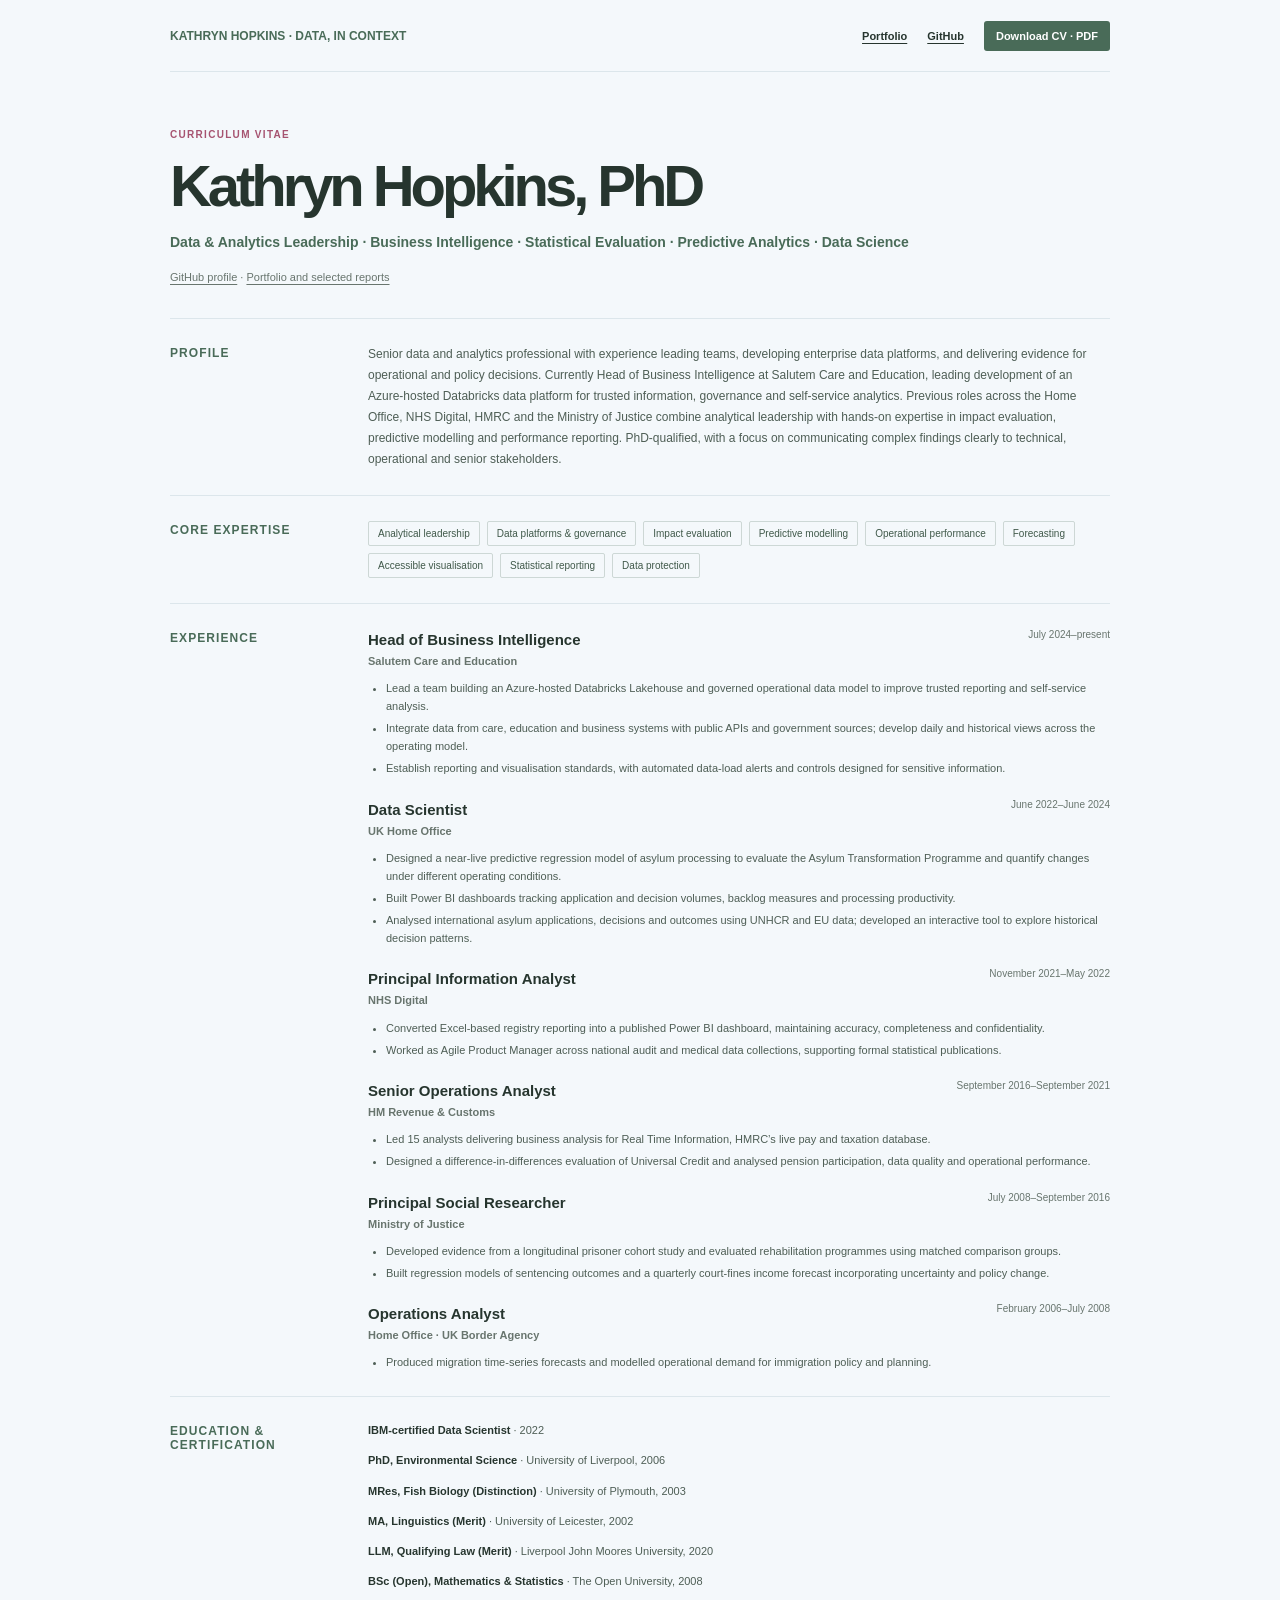
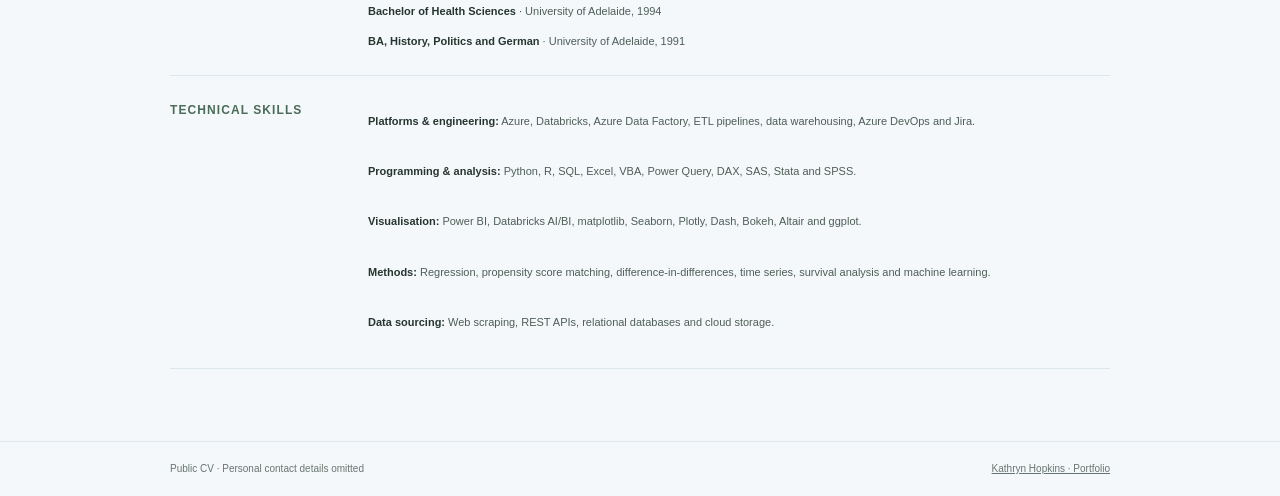
==== cv/index.html @ 88c9c66b "Add About section and public CV page Introduce an About block with a short bio, toolkit tags and Git" ====
<!doctype html>
<html lang="en-GB">
<head>
  <meta charset="utf-8">
  <meta name="viewport" content="width=device-width, initial-scale=1">
  <meta name="theme-color" content="#f4f8fb">
  <meta name="description" content="Kathryn Hopkins, PhD — data and analytics leadership, public-sector research, evaluation and applied data science.">
  <link rel="canonical" href="https://aloysius109.github.io/cv/">
  <meta property="og:type" content="profile">
  <meta property="og:site_name" content="Kathryn Hopkins — Data, in context">
  <meta property="og:title" content="Kathryn Hopkins, PhD — Data Scientist">
  <meta property="og:description" content="Data and analytics leadership, public-sector research, evaluation and applied data science.">
  <meta property="og:url" content="https://aloysius109.github.io/cv/">
  <meta property="og:image" content="https://aloysius109.github.io/assets/og/cv.png">
  <meta property="og:image:alt" content="Kathryn Hopkins, PhD — Data Scientist. Analytics leadership, public-sector research and applied data science.">
  <meta property="og:image:width" content="1200">
  <meta property="og:image:height" content="630">
  <meta name="twitter:card" content="summary_large_image">
  <meta name="twitter:title" content="Kathryn Hopkins, PhD — Data Scientist">
  <meta name="twitter:description" content="Data and analytics leadership, public-sector research, evaluation and applied data science.">
  <meta name="twitter:image" content="https://aloysius109.github.io/assets/og/cv.png">
  <meta name="twitter:image:alt" content="Kathryn Hopkins, PhD — Data Scientist. Analytics leadership, public-sector research and applied data science.">
  <link rel="icon" type="image/svg+xml" href="https://aloysius109.github.io/favicon.svg">
  <link rel="icon" href="https://aloysius109.github.io/favicon.ico" sizes="any">
  <link rel="apple-touch-icon" href="https://aloysius109.github.io/apple-touch-icon.png">
  <title>Kathryn Hopkins, PhD — Data Scientist</title>
  <style>
    :root { color-scheme: light; --paper: #f4f8fb; --surface: #fff; --ink: #26352e; --muted: #68756e; --green: #496b58; --pink: #a65370; --line: #dce6eb; --sans: "Manrope", "Avenir Next", Avenir, "Segoe UI", sans-serif; }
    * { box-sizing: border-box; }
    html { scroll-behavior: smooth; }
    body { margin: 0; background: var(--paper); color: var(--ink); font-family: var(--sans); -webkit-font-smoothing: antialiased; }
    a { color: inherit; }
    a:focus-visible { outline: 3px solid var(--pink); outline-offset: 4px; }
    .shell { width: 90%; max-width: 940px; margin-left: auto; margin-right: auto; }
    .cv-header { min-height: 72px; display: flex; align-items: center; justify-content: space-between; gap: 24px; border-bottom: 1px solid var(--line); }
    .identity { color: var(--green); font-size: 12px; font-weight: 800; text-decoration: none; }
    .cv-nav { display: flex; flex-wrap: wrap; align-items: center; gap: 20px; font-size: 11px; font-weight: 700; }
    .cv-nav a { text-underline-offset: 3px; }
    .cv-nav .download { padding: 9px 12px; border-radius: 3px; background: var(--green); color: white; text-decoration: none; }
    .cv-main { padding-block: 54px 72px; }
    .cv-intro { padding-bottom: 30px; border-bottom: 1px solid var(--line); }
    .eyebrow { margin: 0 0 13px; color: var(--pink); font-size: 10px; font-weight: 800; letter-spacing: .13em; text-transform: uppercase; }
    h1 { margin: 0; font-size: 58px; font-weight: 600; line-height: 1; letter-spacing: -.07em; }
    .strapline { max-width: 760px; margin: 16px 0 14px; color: var(--green); font-size: 14px; font-weight: 700; line-height: 1.7; }
    .cv-contact { margin: 0; color: var(--muted); font-size: 11px; }
    .cv-contact a { text-underline-offset: 3px; }
    .cv-section { display: grid; grid-template-columns: 170px minmax(0, 1fr); gap: 28px; padding-block: 25px; border-bottom: 1px solid var(--line); }
    h2 { margin: 2px 0 0; color: var(--green); font-size: 12px; font-weight: 800; letter-spacing: .09em; text-transform: uppercase; }
    h3 { margin: 0; font-size: 15px; font-weight: 700; line-height: 1.4; }
    p { line-height: 1.75; }
    .profile-copy { margin: 0; color: #4e5e55; font-size: 12px; }
    .expertise { display: flex; flex-wrap: wrap; gap: 7px; }
    .expertise span { padding: 6px 9px; border: 1px solid rgba(54, 86, 68, .2); border-radius: 2px; color: #40594a; font-size: 10px; }
    .role + .role { margin-top: 21px; }
    .role-heading { display: flex; flex-wrap: wrap; justify-content: space-between; gap: 6px 16px; }
    .employer { margin: 2px 0 0; color: var(--muted); font-size: 11px; font-weight: 600; }
    .date { color: var(--muted); font-size: 10px; white-space: nowrap; }
    ul { margin: 8px 0 0; padding-left: 18px; color: #4e5e55; font-size: 11px; line-height: 1.65; }
    li + li { margin-top: 4px; }
    .education-list { display: grid; gap: 9px; margin: 0; padding: 0; list-style: none; color: #4e5e55; font-size: 11px; line-height: 1.55; }
    .education-list strong { color: var(--ink); }
    .skills-list { display: grid; gap: 9px; margin: 0; color: #4e5e55; font-size: 11px; line-height: 1.6; }
    .skills-list strong { color: var(--ink); }
    .cv-footer { padding-block: 18px; border-top: 1px solid var(--line); color: var(--muted); font-size: 10px; }
    .cv-footer-inner { display: flex; flex-wrap: wrap; justify-content: space-between; gap: 10px 24px; }
    .cv-footer p { margin: 0; }
    @media (max-width: 650px) {
      .shell { width: 92%; max-width: 560px; }
      .cv-header { align-items: flex-start; flex-direction: column; justify-content: center; gap: 10px; padding-block: 14px; }
      .cv-nav { gap: 14px; }
      .cv-main { padding-block: 38px 54px; }
      .cv-section { grid-template-columns: 1fr; gap: 13px; }
      h1 { font-size: 42px; }
      .role-heading { display: block; }
      .date { display: block; margin-top: 3px; }
    }
    @media print {
      body { background: white; }
      .shell { width: 100%; }
      .cv-header, .cv-footer { display: none; }
      .cv-main { padding: 0; }
      .cv-section { break-inside: avoid; }
      a { color: inherit; }
    }
  </style>
</head>
<body>
  <header class="shell cv-header">
    <a class="identity" href="https://aloysius109.github.io/">KATHRYN HOPKINS · DATA, IN CONTEXT</a>
    <nav class="cv-nav" aria-label="CV navigation">
      <a href="https://aloysius109.github.io/">Portfolio</a>
      <a href="https://github.com/aloysius109">GitHub</a>
      <a class="download" href="kathryn-hopkins-data-scientist.pdf">Download CV · PDF</a>
    </nav>
  </header>
  <main class="shell cv-main">
    <header class="cv-intro">
      <p class="eyebrow">Curriculum vitae</p>
      <h1>Kathryn Hopkins, PhD</h1>
      <p class="strapline">Data &amp; Analytics Leadership · Business Intelligence · Statistical Evaluation · Predictive Analytics · Data Science</p>
      <p class="cv-contact"><a href="https://github.com/aloysius109">GitHub profile</a> · <a href="https://aloysius109.github.io/">Portfolio and selected reports</a></p>
      <!-- Application-only email is added by the local PDF builder. -->
    </header>

    <section class="cv-section" aria-labelledby="profile-title">
      <h2 id="profile-title">Profile</h2>
      <p class="profile-copy">Senior data and analytics professional with experience leading teams, developing enterprise data platforms, and delivering evidence for operational and policy decisions. Currently Head of Business Intelligence at Salutem Care and Education, leading development of an Azure-hosted Databricks data platform for trusted information, governance and self-service analytics. Previous roles across the Home Office, NHS Digital, HMRC and the Ministry of Justice combine analytical leadership with hands-on expertise in impact evaluation, predictive modelling and performance reporting. PhD-qualified, with a focus on communicating complex findings clearly to technical, operational and senior stakeholders.</p>
    </section>

    <section class="cv-section" aria-labelledby="expertise-title">
      <h2 id="expertise-title">Core expertise</h2>
      <div class="expertise">
        <span>Analytical leadership</span> <span>Data platforms &amp; governance</span> <span>Impact evaluation</span> <span>Predictive modelling</span> <span>Operational performance</span> <span>Forecasting</span> <span>Accessible visualisation</span> <span>Statistical reporting</span> <span>Data protection</span>
      </div>
    </section>

    <section class="cv-section" aria-labelledby="experience-title">
      <h2 id="experience-title">Experience</h2>
      <div>
        <article class="role">
          <div class="role-heading"><div><h3>Head of Business Intelligence</h3><p class="employer">Salutem Care and Education</p></div><span class="date">July 2024–present</span></div>
          <ul>
            <li>Lead a team building an Azure-hosted Databricks Lakehouse and governed operational data model to improve trusted reporting and self-service analysis.</li>
            <li>Integrate data from care, education and business systems with public APIs and government sources; develop daily and historical views across the operating model.</li>
            <li>Establish reporting and visualisation standards, with automated data-load alerts and controls designed for sensitive information.</li>
          </ul>
        </article>
        <article class="role">
          <div class="role-heading"><div><h3>Data Scientist</h3><p class="employer">UK Home Office</p></div><span class="date">June 2022–June 2024</span></div>
          <ul>
            <li>Designed a near-live predictive regression model of asylum processing to evaluate the Asylum Transformation Programme and quantify changes under different operating conditions.</li>
            <li>Built Power BI dashboards tracking application and decision volumes, backlog measures and processing productivity.</li>
            <li>Analysed international asylum applications, decisions and outcomes using UNHCR and EU data; developed an interactive tool to explore historical decision patterns.</li>
          </ul>
        </article>
        <article class="role">
          <div class="role-heading"><div><h3>Principal Information Analyst</h3><p class="employer">NHS Digital</p></div><span class="date">November 2021–May 2022</span></div>
          <ul>
            <li>Converted Excel-based registry reporting into a published Power BI dashboard, maintaining accuracy, completeness and confidentiality.</li>
            <li>Worked as Agile Product Manager across national audit and medical data collections, supporting formal statistical publications.</li>
          </ul>
        </article>
        <article class="role">
          <div class="role-heading"><div><h3>Senior Operations Analyst</h3><p class="employer">HM Revenue &amp; Customs</p></div><span class="date">September 2016–September 2021</span></div>
          <ul>
            <li>Led 15 analysts delivering business analysis for Real Time Information, HMRC’s live pay and taxation database.</li>
            <li>Designed a difference-in-differences evaluation of Universal Credit and analysed pension participation, data quality and operational performance.</li>
          </ul>
        </article>
        <article class="role">
          <div class="role-heading"><div><h3>Principal Social Researcher</h3><p class="employer">Ministry of Justice</p></div><span class="date">July 2008–September 2016</span></div>
          <ul>
            <li>Developed evidence from a longitudinal prisoner cohort study and evaluated rehabilitation programmes using matched comparison groups.</li>
            <li>Built regression models of sentencing outcomes and a quarterly court-fines income forecast incorporating uncertainty and policy change.</li>
          </ul>
        </article>
        <article class="role">
          <div class="role-heading"><div><h3>Operations Analyst</h3><p class="employer">Home Office · UK Border Agency</p></div><span class="date">February 2006–July 2008</span></div>
          <ul>
            <li>Produced migration time-series forecasts and modelled operational demand for immigration policy and planning.</li>
          </ul>
        </article>
      </div>
    </section>

    <section class="cv-section" aria-labelledby="education-title">
      <h2 id="education-title">Education &amp; certification</h2>
      <ul class="education-list">
        <li><strong>IBM-certified Data Scientist</strong> · 2022</li>
        <li><strong>PhD, Environmental Science</strong> · University of Liverpool, 2006</li>
        <li><strong>MRes, Fish Biology (Distinction)</strong> · University of Plymouth, 2003</li>
        <li><strong>MA, Linguistics (Merit)</strong> · University of Leicester, 2002</li>
        <li><strong>LLM, Qualifying Law (Merit)</strong> · Liverpool John Moores University, 2020</li>
        <li><strong>BSc (Open), Mathematics &amp; Statistics</strong> · The Open University, 2008</li>
        <li><strong>Bachelor of Health Sciences</strong> · University of Adelaide, 1994</li>
        <li><strong>BA, History, Politics and German</strong> · University of Adelaide, 1991</li>
      </ul>
    </section>

    <section class="cv-section" aria-labelledby="skills-title">
      <h2 id="skills-title">Technical skills</h2>
      <div class="skills-list">
        <p><strong>Platforms &amp; engineering:</strong> Azure, Databricks, Azure Data Factory, ETL pipelines, data warehousing, Azure DevOps and Jira.</p>
        <p><strong>Programming &amp; analysis:</strong> Python, R, SQL, Excel, VBA, Power Query, DAX, SAS, Stata and SPSS.</p>
        <p><strong>Visualisation:</strong> Power BI, Databricks AI/BI, matplotlib, Seaborn, Plotly, Dash, Bokeh, Altair and ggplot.</p>
        <p><strong>Methods:</strong> Regression, propensity score matching, difference-in-differences, time series, survival analysis and machine learning.</p>
        <p><strong>Data sourcing:</strong> Web scraping, REST APIs, relational databases and cloud storage.</p>
      </div>
    </section>
  </main>
  <footer class="cv-footer"><div class="shell cv-footer-inner"><p>Public CV · Personal contact details omitted</p><p><a href="https://aloysius109.github.io/">Kathryn Hopkins · Portfolio</a></p></div></footer>
</body>
</html>
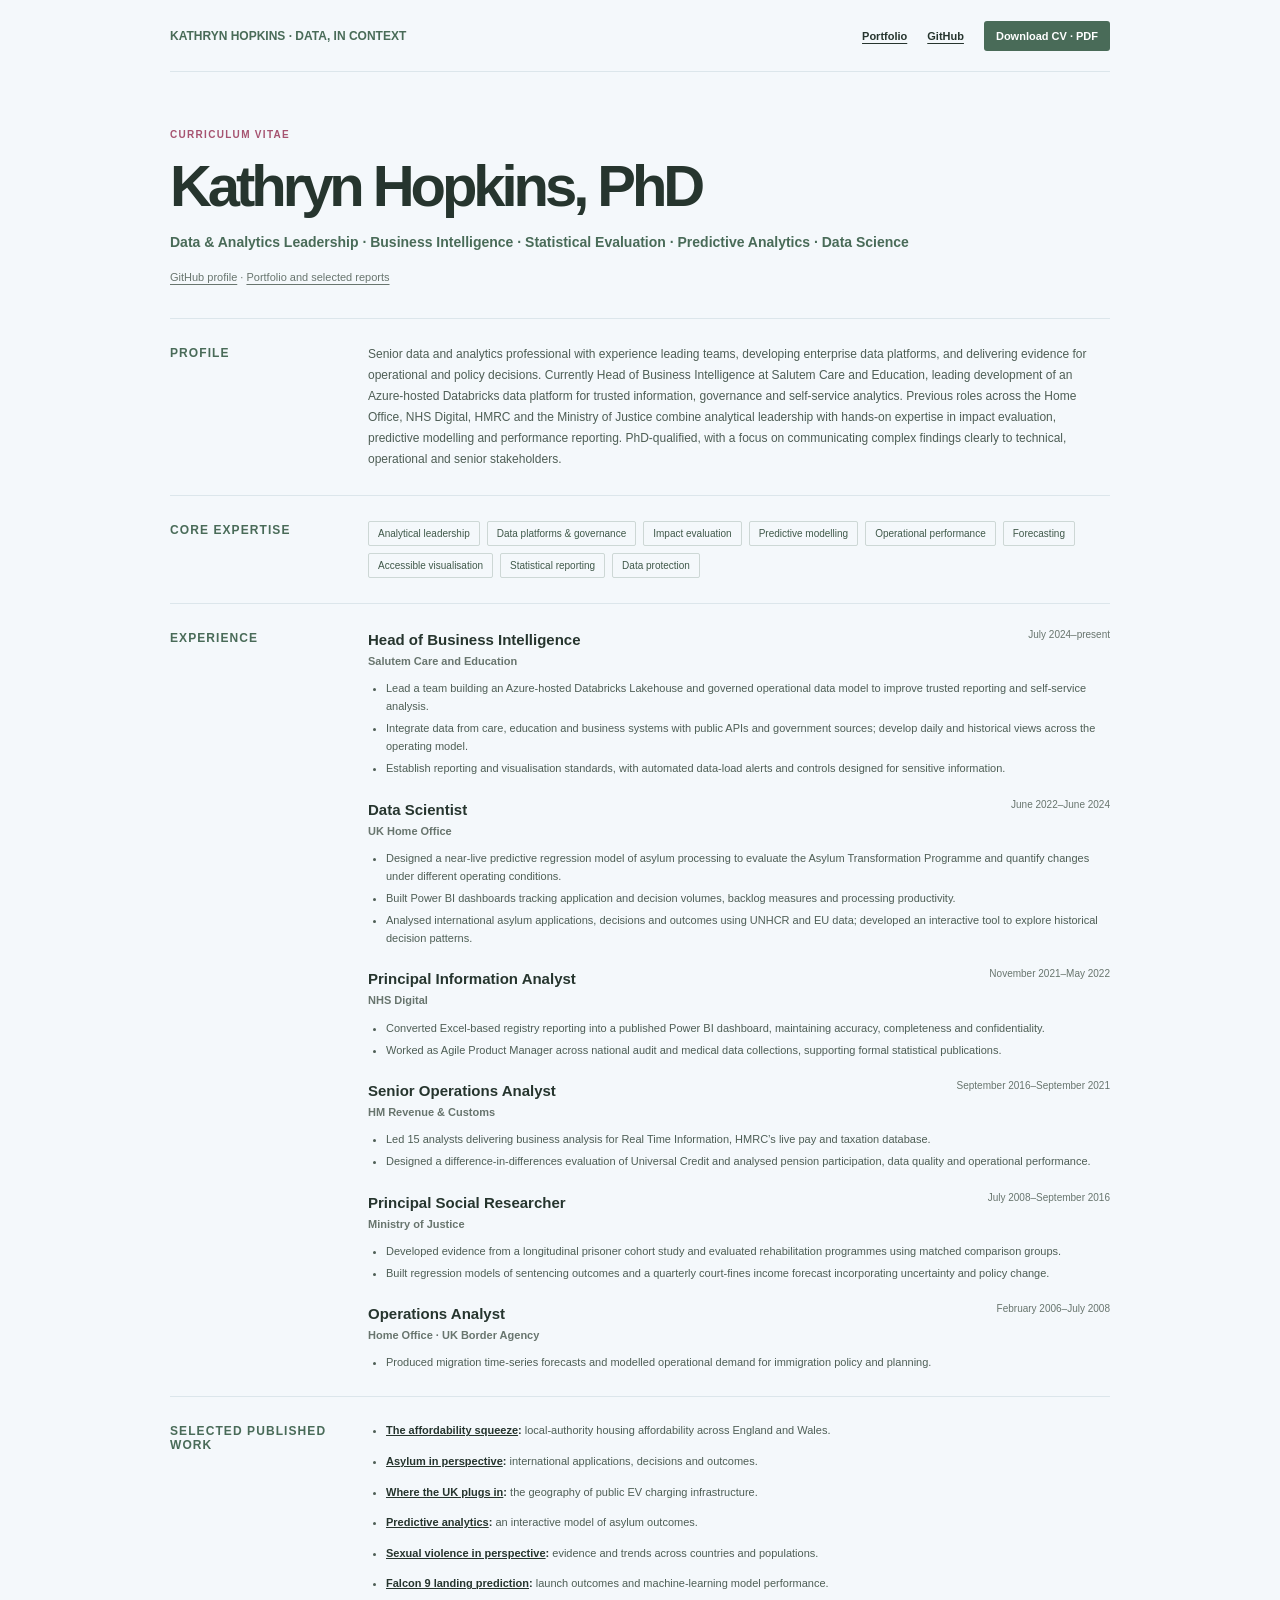
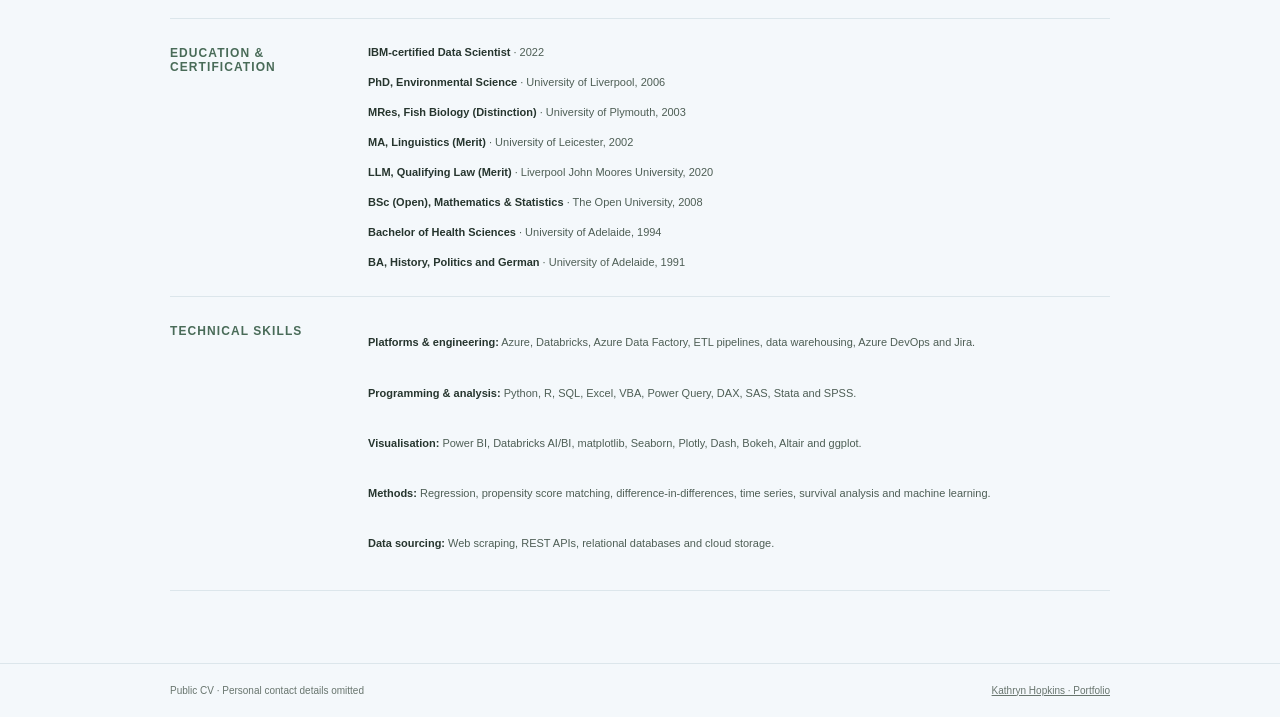
==== commit 129c11db: "Add selected published work to the CV Link the six published reports from the public CV page, regene" ====
--- a/cv/index.html
+++ b/cv/index.html
@@ -163,6 +163,18 @@
       </div>
     </section>
 
+    <section class="cv-section" aria-labelledby="work-title">
+      <h2 id="work-title">Selected published work</h2>
+      <ul class="skills-list">
+        <li><strong><a href="https://aloysius109.github.io/housing-affordability-report/">The affordability squeeze</a>:</strong> local-authority housing affordability across England and Wales.</li>
+        <li><strong><a href="https://aloysius109.github.io/asylum-tracker/asylum/">Asylum in perspective</a>:</strong> international applications, decisions and outcomes.</li>
+        <li><strong><a href="https://aloysius109.github.io/ev-charger-report/">Where the UK plugs in</a>:</strong> the geography of public EV charging infrastructure.</li>
+        <li><strong><a href="https://aloysius109.github.io/predictive-analytics/">Predictive analytics</a>:</strong> an interactive model of asylum outcomes.</li>
+        <li><strong><a href="https://aloysius109.github.io/sexual-violence-report/">Sexual violence in perspective</a>:</strong> evidence and trends across countries and populations.</li>
+        <li><strong><a href="https://aloysius109.github.io/data-science-projects/spacex/">Falcon 9 landing prediction</a>:</strong> launch outcomes and machine-learning model performance.</li>
+      </ul>
+    </section>
+
     <section class="cv-section" aria-labelledby="education-title">
       <h2 id="education-title">Education &amp; certification</h2>
       <ul class="education-list">
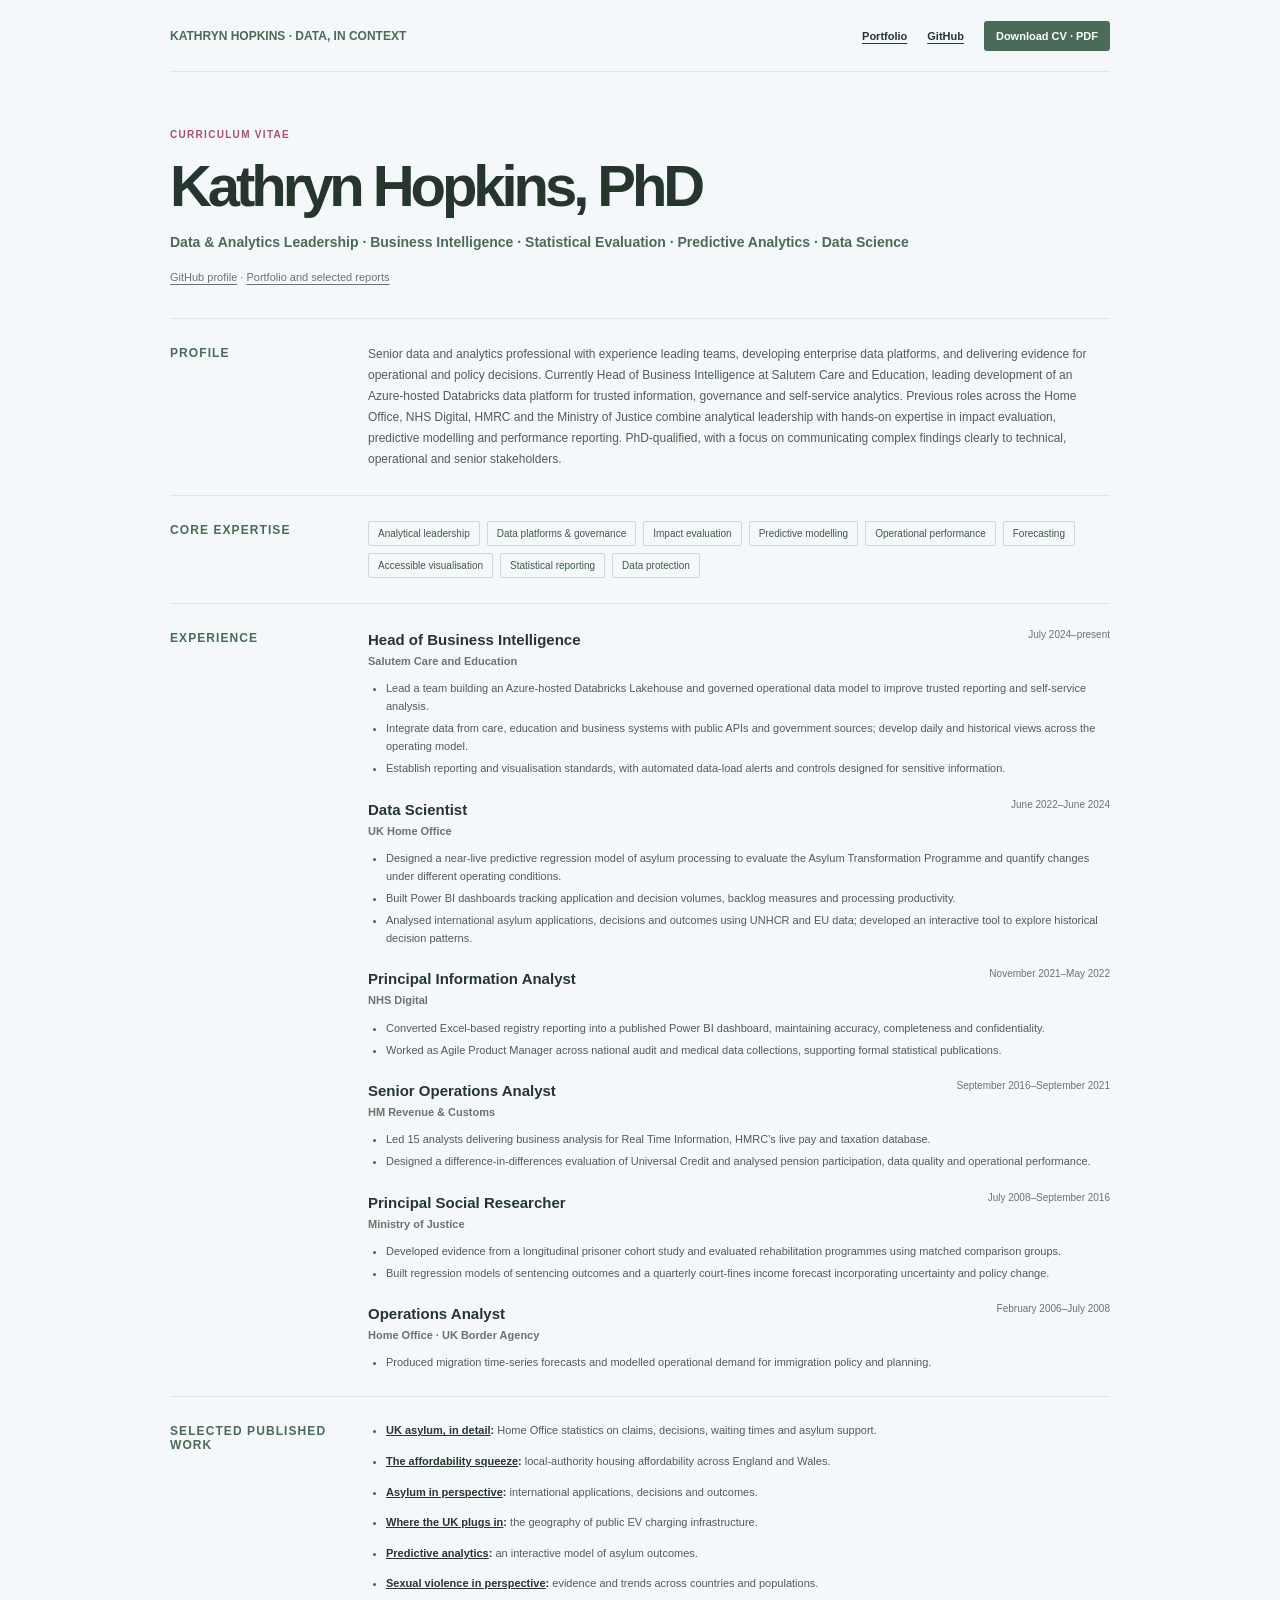
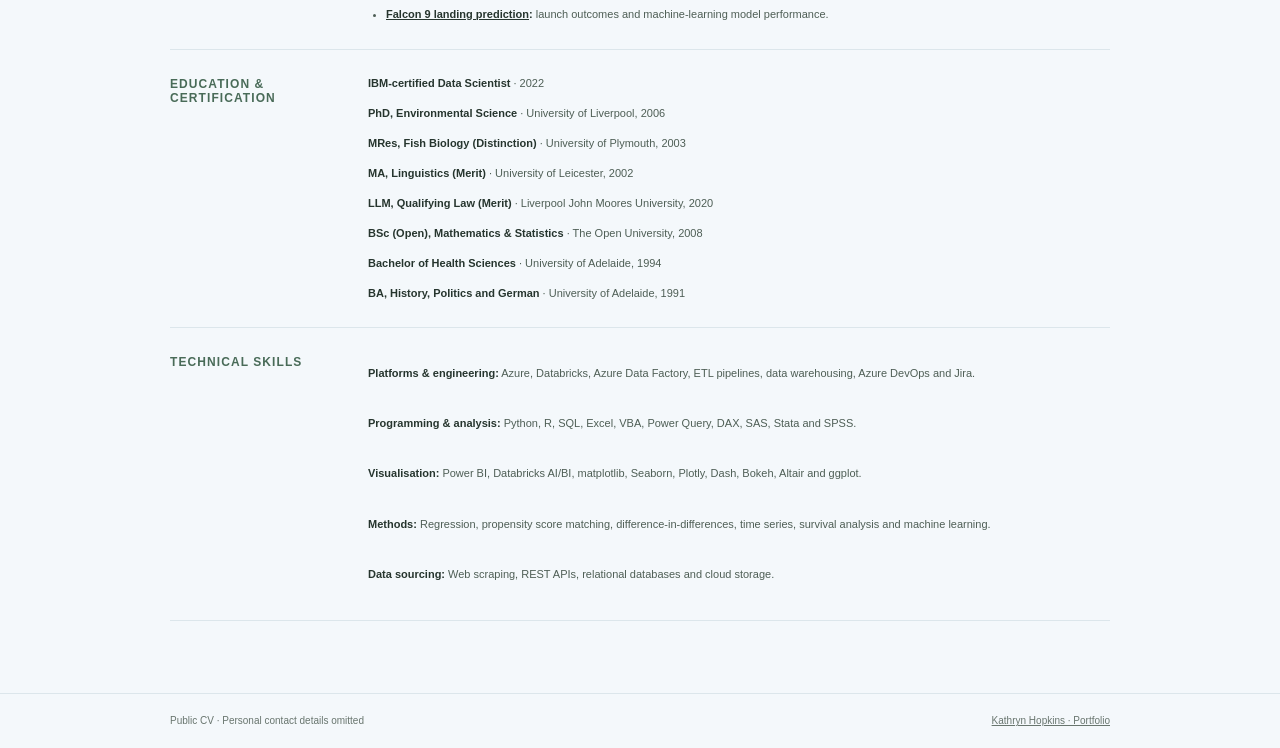
==== commit 7a4af9e4: "Add UK asylum report to portfolio Co-authored-by: Junie <junie@jetbrains.com>" ====
--- a/cv/index.html
+++ b/cv/index.html
@@ -3,7 +3,8 @@
 <head>
   <meta charset="utf-8">
   <meta name="viewport" content="width=device-width, initial-scale=1">
-  <meta name="theme-color" content="#f4f8fb">
+  <meta name="theme-color" media="(prefers-color-scheme: light)" content="#f4f8fb">
+  <meta name="theme-color" media="(prefers-color-scheme: dark)" content="#11181c">
   <meta name="description" content="Kathryn Hopkins, PhD — data and analytics leadership, public-sector research, evaluation and applied data science.">
   <link rel="canonical" href="https://aloysius109.github.io/cv/">
   <meta property="og:type" content="profile">
@@ -25,7 +26,22 @@
   <link rel="apple-touch-icon" href="https://aloysius109.github.io/apple-touch-icon.png">
   <title>Kathryn Hopkins, PhD — Data Scientist</title>
   <style>
-    :root { color-scheme: light; --paper: #f4f8fb; --surface: #fff; --ink: #26352e; --muted: #68756e; --green: #496b58; --pink: #a65370; --line: #dce6eb; --sans: "Manrope", "Avenir Next", Avenir, "Segoe UI", sans-serif; }
+    :root {
+      color-scheme: light dark;
+      --paper: #f4f8fb;
+      --surface: #ffffff;
+      --ink: #26352e;
+      --muted: #68756e;
+      --green: #496b58;
+      --pink: #a65370;
+      --line: #dce6eb;
+      --copy: #4e5e55;
+      --tag-ink: #40594a;
+      --tag-border: rgba(54, 86, 68, .2);
+      --button-bg: #496b58;
+      --button-text: #ffffff;
+      --sans: "Manrope", "Avenir Next", Avenir, "Segoe UI", sans-serif;
+    }
     * { box-sizing: border-box; }
     html { scroll-behavior: smooth; }
     body { margin: 0; background: var(--paper); color: var(--ink); font-family: var(--sans); -webkit-font-smoothing: antialiased; }
@@ -36,7 +52,7 @@
     .identity { color: var(--green); font-size: 12px; font-weight: 800; text-decoration: none; }
     .cv-nav { display: flex; flex-wrap: wrap; align-items: center; gap: 20px; font-size: 11px; font-weight: 700; }
     .cv-nav a { text-underline-offset: 3px; }
-    .cv-nav .download { padding: 9px 12px; border-radius: 3px; background: var(--green); color: white; text-decoration: none; }
+    .cv-nav .download { padding: 9px 12px; border-radius: 3px; background: var(--button-bg); color: var(--button-text); text-decoration: none; }
     .cv-main { padding-block: 54px 72px; }
     .cv-intro { padding-bottom: 30px; border-bottom: 1px solid var(--line); }
     .eyebrow { margin: 0 0 13px; color: var(--pink); font-size: 10px; font-weight: 800; letter-spacing: .13em; text-transform: uppercase; }
@@ -48,18 +64,18 @@
     h2 { margin: 2px 0 0; color: var(--green); font-size: 12px; font-weight: 800; letter-spacing: .09em; text-transform: uppercase; }
     h3 { margin: 0; font-size: 15px; font-weight: 700; line-height: 1.4; }
     p { line-height: 1.75; }
-    .profile-copy { margin: 0; color: #4e5e55; font-size: 12px; }
+    .profile-copy { margin: 0; color: var(--copy); font-size: 12px; }
     .expertise { display: flex; flex-wrap: wrap; gap: 7px; }
-    .expertise span { padding: 6px 9px; border: 1px solid rgba(54, 86, 68, .2); border-radius: 2px; color: #40594a; font-size: 10px; }
+    .expertise span { padding: 6px 9px; border: 1px solid var(--tag-border); border-radius: 2px; color: var(--tag-ink); font-size: 10px; }
     .role + .role { margin-top: 21px; }
     .role-heading { display: flex; flex-wrap: wrap; justify-content: space-between; gap: 6px 16px; }
     .employer { margin: 2px 0 0; color: var(--muted); font-size: 11px; font-weight: 600; }
     .date { color: var(--muted); font-size: 10px; white-space: nowrap; }
-    ul { margin: 8px 0 0; padding-left: 18px; color: #4e5e55; font-size: 11px; line-height: 1.65; }
+    ul { margin: 8px 0 0; padding-left: 18px; color: var(--copy); font-size: 11px; line-height: 1.65; }
     li + li { margin-top: 4px; }
-    .education-list { display: grid; gap: 9px; margin: 0; padding: 0; list-style: none; color: #4e5e55; font-size: 11px; line-height: 1.55; }
+    .education-list { display: grid; gap: 9px; margin: 0; padding: 0; list-style: none; color: var(--copy); font-size: 11px; line-height: 1.55; }
     .education-list strong { color: var(--ink); }
-    .skills-list { display: grid; gap: 9px; margin: 0; color: #4e5e55; font-size: 11px; line-height: 1.6; }
+    .skills-list { display: grid; gap: 9px; margin: 0; color: var(--copy); font-size: 11px; line-height: 1.6; }
     .skills-list strong { color: var(--ink); }
     .cv-footer { padding-block: 18px; border-top: 1px solid var(--line); color: var(--muted); font-size: 10px; }
     .cv-footer-inner { display: flex; flex-wrap: wrap; justify-content: space-between; gap: 10px 24px; }
@@ -74,8 +90,41 @@
       .role-heading { display: block; }
       .date { display: block; margin-top: 3px; }
     }
+    @media (prefers-color-scheme: dark) {
+      :root {
+        --paper: #11181c;
+        --surface: #1a2529;
+        --ink: #e8eef0;
+        --muted: #b5c3c2;
+        --green: #9ec7aa;
+        --pink: #e5a0b7;
+        --line: #38474b;
+        --copy: #c4cfcc;
+        --tag-ink: #c9d8d1;
+        --tag-border: rgba(201, 216, 209, .28);
+        --button-bg: #365644;
+        --button-text: #ffffff;
+        --sans: "Manrope", "Avenir Next", Avenir, "Segoe UI", sans-serif;
+      }
+    }
     @media print {
-      body { background: white; }
+      :root {
+        color-scheme: light;
+        --paper: #ffffff;
+        --surface: #ffffff;
+        --ink: #26352e;
+        --muted: #68756e;
+        --green: #496b58;
+        --pink: #a65370;
+        --line: #dce6eb;
+        --copy: #4e5e55;
+        --tag-ink: #40594a;
+        --tag-border: rgba(54, 86, 68, .2);
+        --button-bg: #496b58;
+        --button-text: #ffffff;
+        --sans: "Manrope", "Avenir Next", Avenir, "Segoe UI", sans-serif;
+      }
+      body { background: var(--surface); }
       .shell { width: 100%; }
       .cv-header, .cv-footer { display: none; }
       .cv-main { padding: 0; }
@@ -83,6 +132,21 @@
       a { color: inherit; }
     }
   </style>
+  <!-- json-ld:start -->
+  <script type="application/ld+json">
+    {
+      "@context": "https://schema.org",
+      "@type": "Person",
+      "@id": "https://aloysius109.github.io/#person",
+      "name": "Kathryn Hopkins",
+      "jobTitle": "Data Scientist",
+      "url": "https://aloysius109.github.io/",
+      "sameAs": [
+        "https://github.com/aloysius109"
+      ]
+    }
+  </script>
+  <!-- json-ld:end -->
 </head>
 <body>
   <header class="shell cv-header">
@@ -166,6 +230,7 @@
     <section class="cv-section" aria-labelledby="work-title">
       <h2 id="work-title">Selected published work</h2>
       <ul class="skills-list">
+        <li><strong><a href="https://aloysius109.github.io/uk-asylum/">UK asylum, in detail</a>:</strong> Home Office statistics on claims, decisions, waiting times and asylum support.</li>
         <li><strong><a href="https://aloysius109.github.io/housing-affordability-report/">The affordability squeeze</a>:</strong> local-authority housing affordability across England and Wales.</li>
         <li><strong><a href="https://aloysius109.github.io/asylum-tracker/asylum/">Asylum in perspective</a>:</strong> international applications, decisions and outcomes.</li>
         <li><strong><a href="https://aloysius109.github.io/ev-charger-report/">Where the UK plugs in</a>:</strong> the geography of public EV charging infrastructure.</li>
@@ -201,5 +266,7 @@
     </section>
   </main>
   <footer class="cv-footer"><div class="shell cv-footer-inner"><p>Public CV · Personal contact details omitted</p><p><a href="https://aloysius109.github.io/">Kathryn Hopkins · Portfolio</a></p></div></footer>
+  <script data-goatcounter="https://aloysius109.goatcounter.com/count"
+          async src="//gc.zgo.at/count.js"></script>
 </body>
 </html>
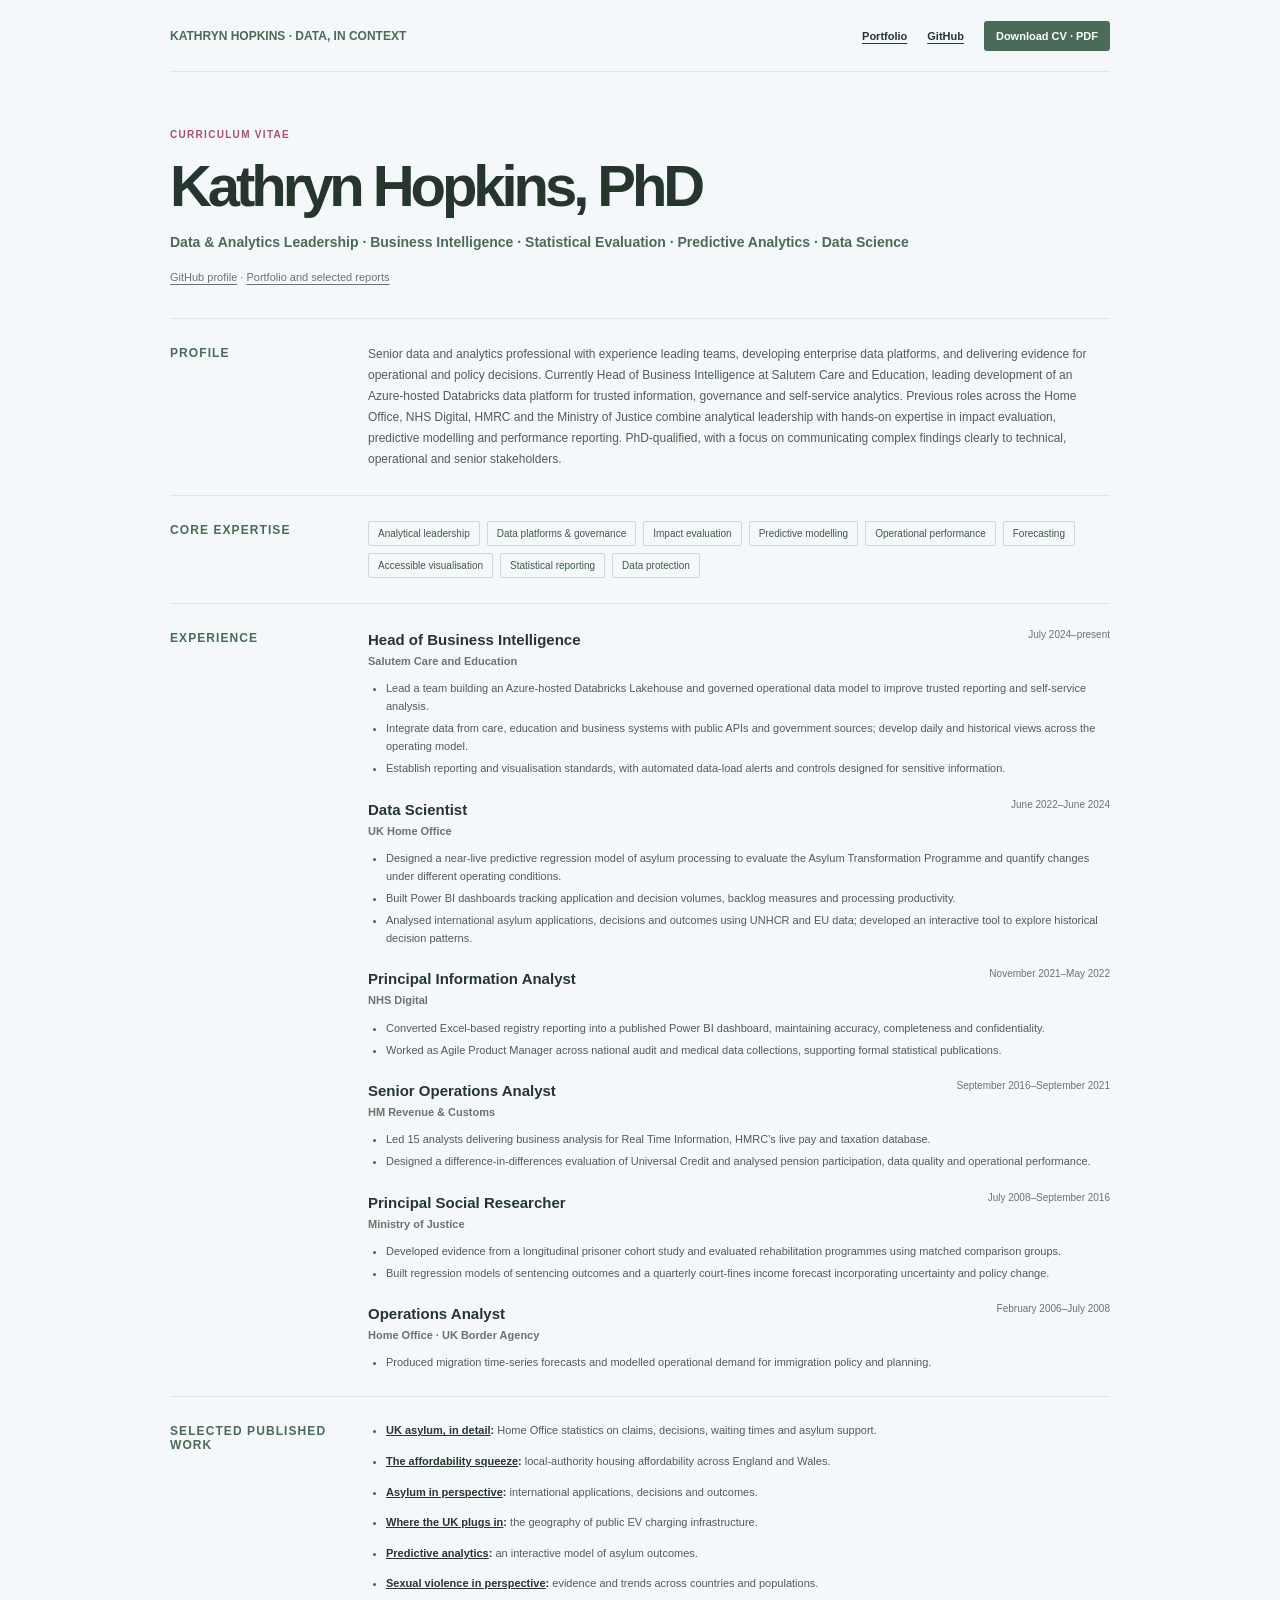
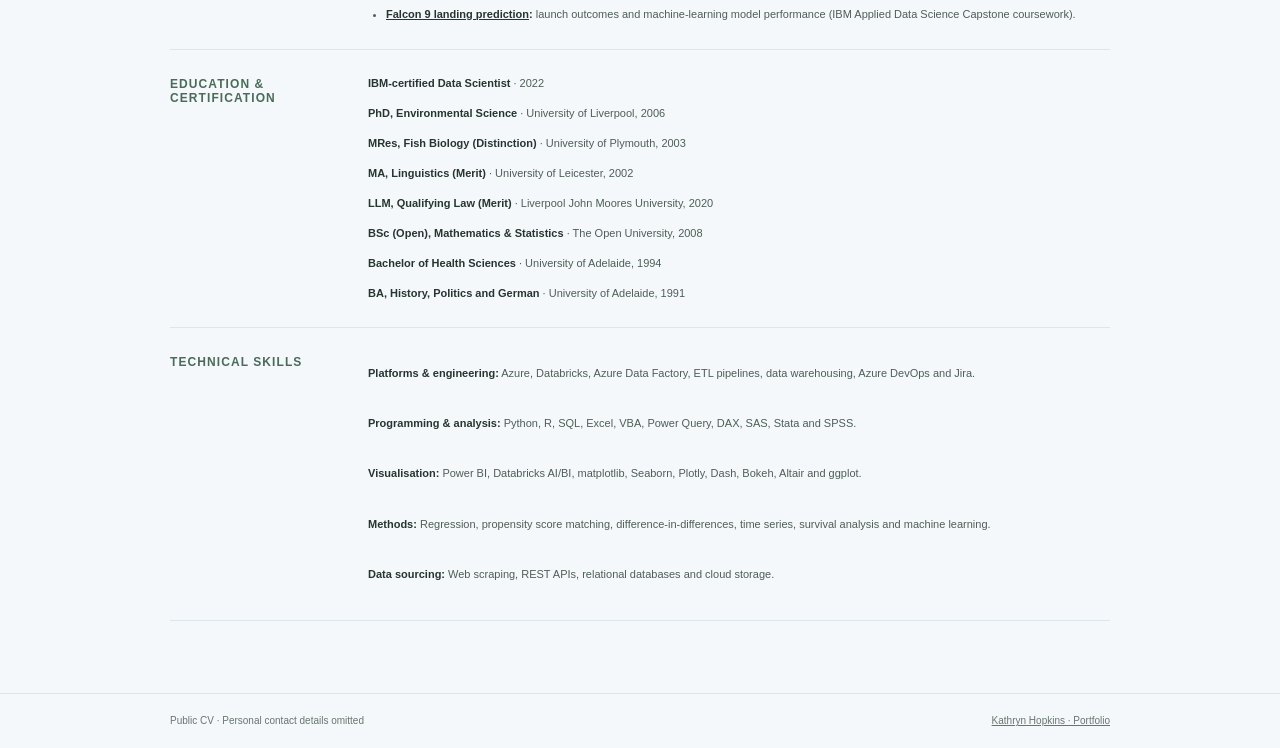
==== commit 4a6b18fd: "Order cards newest first, enlarge small text and note SpaceX coursework Co-authored-by: Junie <junie" ====
--- a/cv/index.html
+++ b/cv/index.html
@@ -236,7 +236,7 @@
         <li><strong><a href="https://aloysius109.github.io/ev-charger-report/">Where the UK plugs in</a>:</strong> the geography of public EV charging infrastructure.</li>
         <li><strong><a href="https://aloysius109.github.io/predictive-analytics/">Predictive analytics</a>:</strong> an interactive model of asylum outcomes.</li>
         <li><strong><a href="https://aloysius109.github.io/sexual-violence-report/">Sexual violence in perspective</a>:</strong> evidence and trends across countries and populations.</li>
-        <li><strong><a href="https://aloysius109.github.io/data-science-projects/spacex/">Falcon 9 landing prediction</a>:</strong> launch outcomes and machine-learning model performance.</li>
+        <li><strong><a href="https://aloysius109.github.io/data-science-projects/spacex/">Falcon 9 landing prediction</a>:</strong> launch outcomes and machine-learning model performance (IBM Applied Data Science Capstone coursework).</li>
       </ul>
     </section>
 
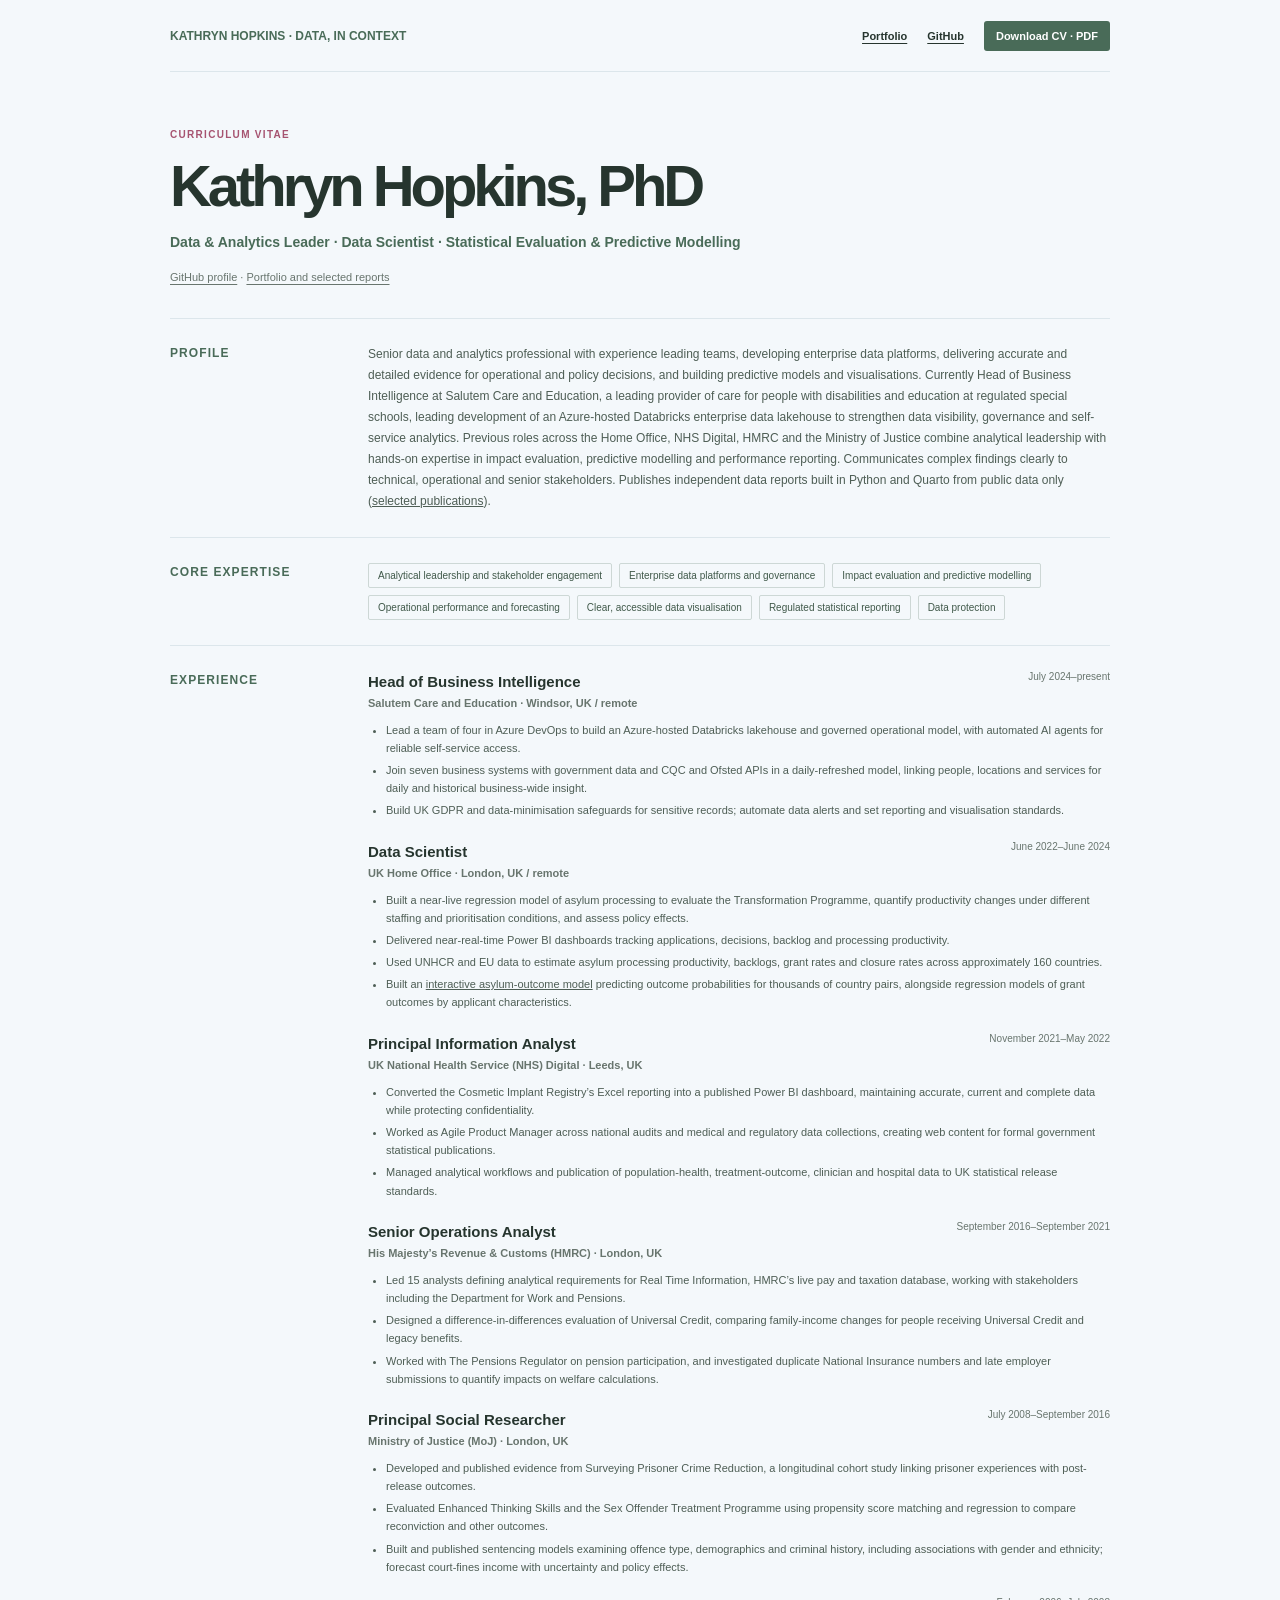
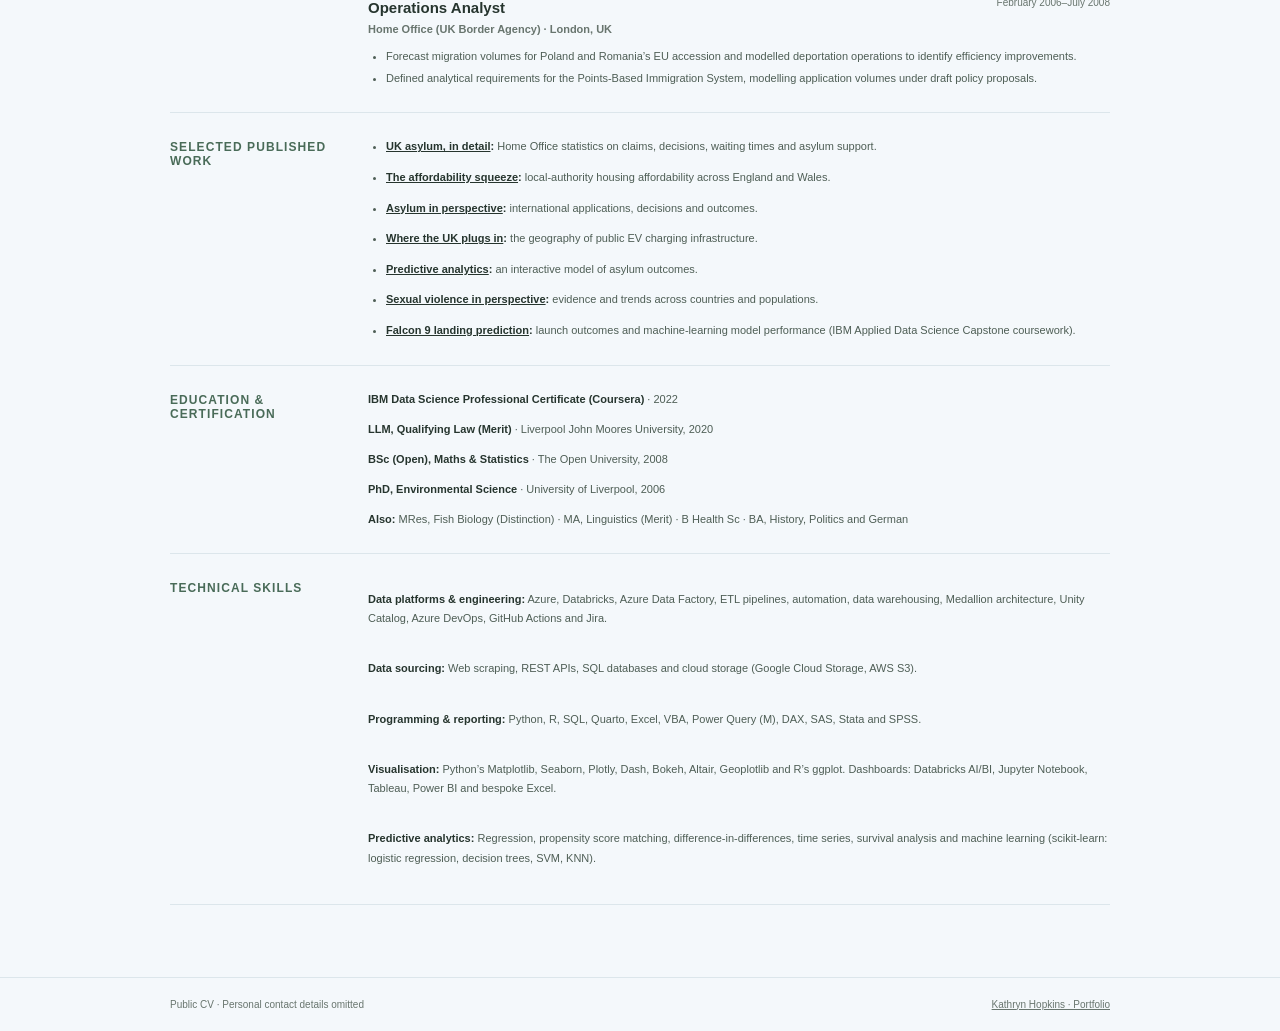
==== commit 921c0c47: "Update web CV to summarise the latest Word CV Co-authored-by: Junie <junie@jetbrains.com>" ====
--- a/cv/index.html
+++ b/cv/index.html
@@ -67,7 +67,9 @@
     .profile-copy { margin: 0; color: var(--copy); font-size: 12px; }
     .expertise { display: flex; flex-wrap: wrap; gap: 7px; }
     .expertise span { padding: 6px 9px; border: 1px solid var(--tag-border); border-radius: 2px; color: var(--tag-ink); font-size: 10px; }
+    .role { page-break-inside: avoid; }
     .role + .role { margin-top: 21px; }
+    #moj-role, #skills-section { page-break-before: always; }
     .role-heading { display: flex; flex-wrap: wrap; justify-content: space-between; gap: 6px 16px; }
     .employer { margin: 2px 0 0; color: var(--muted); font-size: 11px; font-weight: 600; }
     .date { color: var(--muted); font-size: 10px; white-space: nowrap; }
@@ -161,20 +163,20 @@
     <header class="cv-intro">
       <p class="eyebrow">Curriculum vitae</p>
       <h1>Kathryn Hopkins, PhD</h1>
-      <p class="strapline">Data &amp; Analytics Leadership · Business Intelligence · Statistical Evaluation · Predictive Analytics · Data Science</p>
+      <p class="strapline">Data &amp; Analytics Leader · Data Scientist · Statistical Evaluation &amp; Predictive Modelling</p>
       <p class="cv-contact"><a href="https://github.com/aloysius109">GitHub profile</a> · <a href="https://aloysius109.github.io/">Portfolio and selected reports</a></p>
       <!-- Application-only email is added by the local PDF builder. -->
     </header>
 
     <section class="cv-section" aria-labelledby="profile-title">
       <h2 id="profile-title">Profile</h2>
-      <p class="profile-copy">Senior data and analytics professional with experience leading teams, developing enterprise data platforms, and delivering evidence for operational and policy decisions. Currently Head of Business Intelligence at Salutem Care and Education, leading development of an Azure-hosted Databricks data platform for trusted information, governance and self-service analytics. Previous roles across the Home Office, NHS Digital, HMRC and the Ministry of Justice combine analytical leadership with hands-on expertise in impact evaluation, predictive modelling and performance reporting. PhD-qualified, with a focus on communicating complex findings clearly to technical, operational and senior stakeholders.</p>
+      <p class="profile-copy">Senior data and analytics professional with experience leading teams, developing enterprise data platforms, delivering accurate and detailed evidence for operational and policy decisions, and building predictive models and visualisations. Currently Head of Business Intelligence at Salutem Care and Education, a leading provider of care for people with disabilities and education at regulated special schools, leading development of an Azure-hosted Databricks enterprise data lakehouse to strengthen data visibility, governance and self-service analytics. Previous roles across the Home Office, NHS Digital, HMRC and the Ministry of Justice combine analytical leadership with hands-on expertise in impact evaluation, predictive modelling and performance reporting. Communicates complex findings clearly to technical, operational and senior stakeholders. Publishes independent data reports built in Python and Quarto from public data only (<a href="#work-title">selected publications</a>).</p>
     </section>
 
     <section class="cv-section" aria-labelledby="expertise-title">
       <h2 id="expertise-title">Core expertise</h2>
       <div class="expertise">
-        <span>Analytical leadership</span> <span>Data platforms &amp; governance</span> <span>Impact evaluation</span> <span>Predictive modelling</span> <span>Operational performance</span> <span>Forecasting</span> <span>Accessible visualisation</span> <span>Statistical reporting</span> <span>Data protection</span>
+        <span>Analytical leadership and stakeholder engagement</span> <span>Enterprise data platforms and governance</span> <span>Impact evaluation and predictive modelling</span> <span>Operational performance and forecasting</span> <span>Clear, accessible data visualisation</span> <span>Regulated statistical reporting</span> <span>Data protection</span>
       </div>
     </section>
 
@@ -182,46 +184,51 @@
       <h2 id="experience-title">Experience</h2>
       <div>
         <article class="role">
-          <div class="role-heading"><div><h3>Head of Business Intelligence</h3><p class="employer">Salutem Care and Education</p></div><span class="date">July 2024–present</span></div>
-          <ul>
-            <li>Lead a team building an Azure-hosted Databricks Lakehouse and governed operational data model to improve trusted reporting and self-service analysis.</li>
-            <li>Integrate data from care, education and business systems with public APIs and government sources; develop daily and historical views across the operating model.</li>
-            <li>Establish reporting and visualisation standards, with automated data-load alerts and controls designed for sensitive information.</li>
-          </ul>
-        </article>
-        <article class="role">
-          <div class="role-heading"><div><h3>Data Scientist</h3><p class="employer">UK Home Office</p></div><span class="date">June 2022–June 2024</span></div>
-          <ul>
-            <li>Designed a near-live predictive regression model of asylum processing to evaluate the Asylum Transformation Programme and quantify changes under different operating conditions.</li>
-            <li>Built Power BI dashboards tracking application and decision volumes, backlog measures and processing productivity.</li>
-            <li>Analysed international asylum applications, decisions and outcomes using UNHCR and EU data; developed an interactive tool to explore historical decision patterns.</li>
-          </ul>
-        </article>
-        <article class="role">
-          <div class="role-heading"><div><h3>Principal Information Analyst</h3><p class="employer">NHS Digital</p></div><span class="date">November 2021–May 2022</span></div>
-          <ul>
-            <li>Converted Excel-based registry reporting into a published Power BI dashboard, maintaining accuracy, completeness and confidentiality.</li>
-            <li>Worked as Agile Product Manager across national audit and medical data collections, supporting formal statistical publications.</li>
-          </ul>
-        </article>
-        <article class="role">
-          <div class="role-heading"><div><h3>Senior Operations Analyst</h3><p class="employer">HM Revenue &amp; Customs</p></div><span class="date">September 2016–September 2021</span></div>
-          <ul>
-            <li>Led 15 analysts delivering business analysis for Real Time Information, HMRC’s live pay and taxation database.</li>
-            <li>Designed a difference-in-differences evaluation of Universal Credit and analysed pension participation, data quality and operational performance.</li>
-          </ul>
-        </article>
-        <article class="role">
-          <div class="role-heading"><div><h3>Principal Social Researcher</h3><p class="employer">Ministry of Justice</p></div><span class="date">July 2008–September 2016</span></div>
-          <ul>
-            <li>Developed evidence from a longitudinal prisoner cohort study and evaluated rehabilitation programmes using matched comparison groups.</li>
-            <li>Built regression models of sentencing outcomes and a quarterly court-fines income forecast incorporating uncertainty and policy change.</li>
-          </ul>
-        </article>
-        <article class="role">
-          <div class="role-heading"><div><h3>Operations Analyst</h3><p class="employer">Home Office · UK Border Agency</p></div><span class="date">February 2006–July 2008</span></div>
-          <ul>
-            <li>Produced migration time-series forecasts and modelled operational demand for immigration policy and planning.</li>
+          <div class="role-heading"><div><h3>Head of Business Intelligence</h3><p class="employer">Salutem Care and Education · Windsor, UK / remote</p></div><span class="date">July 2024–present</span></div>
+          <ul>
+            <li>Lead a team of four in Azure DevOps to build an Azure-hosted Databricks lakehouse and governed operational model, with automated AI agents for reliable self-service access.</li>
+            <li>Join seven business systems with government data and CQC and Ofsted APIs in a daily-refreshed model, linking people, locations and services for daily and historical business-wide insight.</li>
+            <li>Build UK GDPR and data-minimisation safeguards for sensitive records; automate data alerts and set reporting and visualisation standards.</li>
+          </ul>
+        </article>
+        <article class="role">
+          <div class="role-heading"><div><h3>Data Scientist</h3><p class="employer">UK Home Office · London, UK / remote</p></div><span class="date">June 2022–June 2024</span></div>
+          <ul>
+            <li>Built a near-live regression model of asylum processing to evaluate the Transformation Programme, quantify productivity changes under different staffing and prioritisation conditions, and assess policy effects.</li>
+            <li>Delivered near-real-time Power BI dashboards tracking applications, decisions, backlog and processing productivity.</li>
+            <li>Used UNHCR and EU data to estimate asylum processing productivity, backlogs, grant rates and closure rates across approximately 160 countries.</li>
+            <li>Built an <a href="https://aloysius109.github.io/predictive-analytics/">interactive asylum-outcome model</a> predicting outcome probabilities for thousands of country pairs, alongside regression models of grant outcomes by applicant characteristics.</li>
+          </ul>
+        </article>
+        <article class="role">
+          <div class="role-heading"><div><h3>Principal Information Analyst</h3><p class="employer">UK National Health Service (NHS) Digital · Leeds, UK</p></div><span class="date">November 2021–May 2022</span></div>
+          <ul>
+            <li>Converted the Cosmetic Implant Registry’s Excel reporting into a published Power BI dashboard, maintaining accurate, current and complete data while protecting confidentiality.</li>
+            <li>Worked as Agile Product Manager across national audits and medical and regulatory data collections, creating web content for formal government statistical publications.</li>
+            <li>Managed analytical workflows and publication of population-health, treatment-outcome, clinician and hospital data to UK statistical release standards.</li>
+          </ul>
+        </article>
+        <article class="role">
+          <div class="role-heading"><div><h3>Senior Operations Analyst</h3><p class="employer">His Majesty’s Revenue &amp; Customs (HMRC) · London, UK</p></div><span class="date">September 2016–September 2021</span></div>
+          <ul>
+            <li>Led 15 analysts defining analytical requirements for Real Time Information, HMRC’s live pay and taxation database, working with stakeholders including the Department for Work and Pensions.</li>
+            <li>Designed a difference-in-differences evaluation of Universal Credit, comparing family-income changes for people receiving Universal Credit and legacy benefits.</li>
+            <li>Worked with The Pensions Regulator on pension participation, and investigated duplicate National Insurance numbers and late employer submissions to quantify impacts on welfare calculations.</li>
+          </ul>
+        </article>
+        <article class="role" id="moj-role">
+          <div class="role-heading"><div><h3>Principal Social Researcher</h3><p class="employer">Ministry of Justice (MoJ) · London, UK</p></div><span class="date">July 2008–September 2016</span></div>
+          <ul>
+            <li>Developed and published evidence from Surveying Prisoner Crime Reduction, a longitudinal cohort study linking prisoner experiences with post-release outcomes.</li>
+            <li>Evaluated Enhanced Thinking Skills and the Sex Offender Treatment Programme using propensity score matching and regression to compare reconviction and other outcomes.</li>
+            <li>Built and published sentencing models examining offence type, demographics and criminal history, including associations with gender and ethnicity; forecast court-fines income with uncertainty and policy effects.</li>
+          </ul>
+        </article>
+        <article class="role">
+          <div class="role-heading"><div><h3>Operations Analyst</h3><p class="employer">Home Office (UK Border Agency) · London, UK</p></div><span class="date">February 2006–July 2008</span></div>
+          <ul>
+            <li>Forecast migration volumes for Poland and Romania’s EU accession and modelled deportation operations to identify efficiency improvements.</li>
+            <li>Defined analytical requirements for the Points-Based Immigration System, modelling application volumes under draft policy proposals.</li>
           </ul>
         </article>
       </div>
@@ -243,25 +250,22 @@
     <section class="cv-section" aria-labelledby="education-title">
       <h2 id="education-title">Education &amp; certification</h2>
       <ul class="education-list">
-        <li><strong>IBM-certified Data Scientist</strong> · 2022</li>
+        <li><strong>IBM Data Science Professional Certificate (Coursera)</strong> · 2022</li>
+        <li><strong>LLM, Qualifying Law (Merit)</strong> · Liverpool John Moores University, 2020</li>
+        <li><strong>BSc (Open), Maths &amp; Statistics</strong> · The Open University, 2008</li>
         <li><strong>PhD, Environmental Science</strong> · University of Liverpool, 2006</li>
-        <li><strong>MRes, Fish Biology (Distinction)</strong> · University of Plymouth, 2003</li>
-        <li><strong>MA, Linguistics (Merit)</strong> · University of Leicester, 2002</li>
-        <li><strong>LLM, Qualifying Law (Merit)</strong> · Liverpool John Moores University, 2020</li>
-        <li><strong>BSc (Open), Mathematics &amp; Statistics</strong> · The Open University, 2008</li>
-        <li><strong>Bachelor of Health Sciences</strong> · University of Adelaide, 1994</li>
-        <li><strong>BA, History, Politics and German</strong> · University of Adelaide, 1991</li>
+        <li><strong>Also:</strong> MRes, Fish Biology (Distinction) · MA, Linguistics (Merit) · B Health Sc · BA, History, Politics and German</li>
       </ul>
     </section>
 
-    <section class="cv-section" aria-labelledby="skills-title">
+    <section class="cv-section" id="skills-section" aria-labelledby="skills-title">
       <h2 id="skills-title">Technical skills</h2>
       <div class="skills-list">
-        <p><strong>Platforms &amp; engineering:</strong> Azure, Databricks, Azure Data Factory, ETL pipelines, data warehousing, Azure DevOps and Jira.</p>
-        <p><strong>Programming &amp; analysis:</strong> Python, R, SQL, Excel, VBA, Power Query, DAX, SAS, Stata and SPSS.</p>
-        <p><strong>Visualisation:</strong> Power BI, Databricks AI/BI, matplotlib, Seaborn, Plotly, Dash, Bokeh, Altair and ggplot.</p>
-        <p><strong>Methods:</strong> Regression, propensity score matching, difference-in-differences, time series, survival analysis and machine learning.</p>
-        <p><strong>Data sourcing:</strong> Web scraping, REST APIs, relational databases and cloud storage.</p>
+        <p><strong>Data platforms &amp; engineering:</strong> Azure, Databricks, Azure Data Factory, ETL pipelines, automation, data warehousing, Medallion architecture, Unity Catalog, Azure DevOps, GitHub Actions and Jira.</p>
+        <p><strong>Data sourcing:</strong> Web scraping, REST APIs, SQL databases and cloud storage (Google Cloud Storage, AWS S3).</p>
+        <p><strong>Programming &amp; reporting:</strong> Python, R, SQL, Quarto, Excel, VBA, Power Query (M), DAX, SAS, Stata and SPSS.</p>
+        <p><strong>Visualisation:</strong> Python’s Matplotlib, Seaborn, Plotly, Dash, Bokeh, Altair, Geoplotlib and R’s ggplot. Dashboards: Databricks AI/BI, Jupyter Notebook, Tableau, Power BI and bespoke Excel.</p>
+        <p><strong>Predictive analytics:</strong> Regression, propensity score matching, difference-in-differences, time series, survival analysis and machine learning (scikit-learn: logistic regression, decision trees, SVM, KNN).</p>
       </div>
     </section>
   </main>
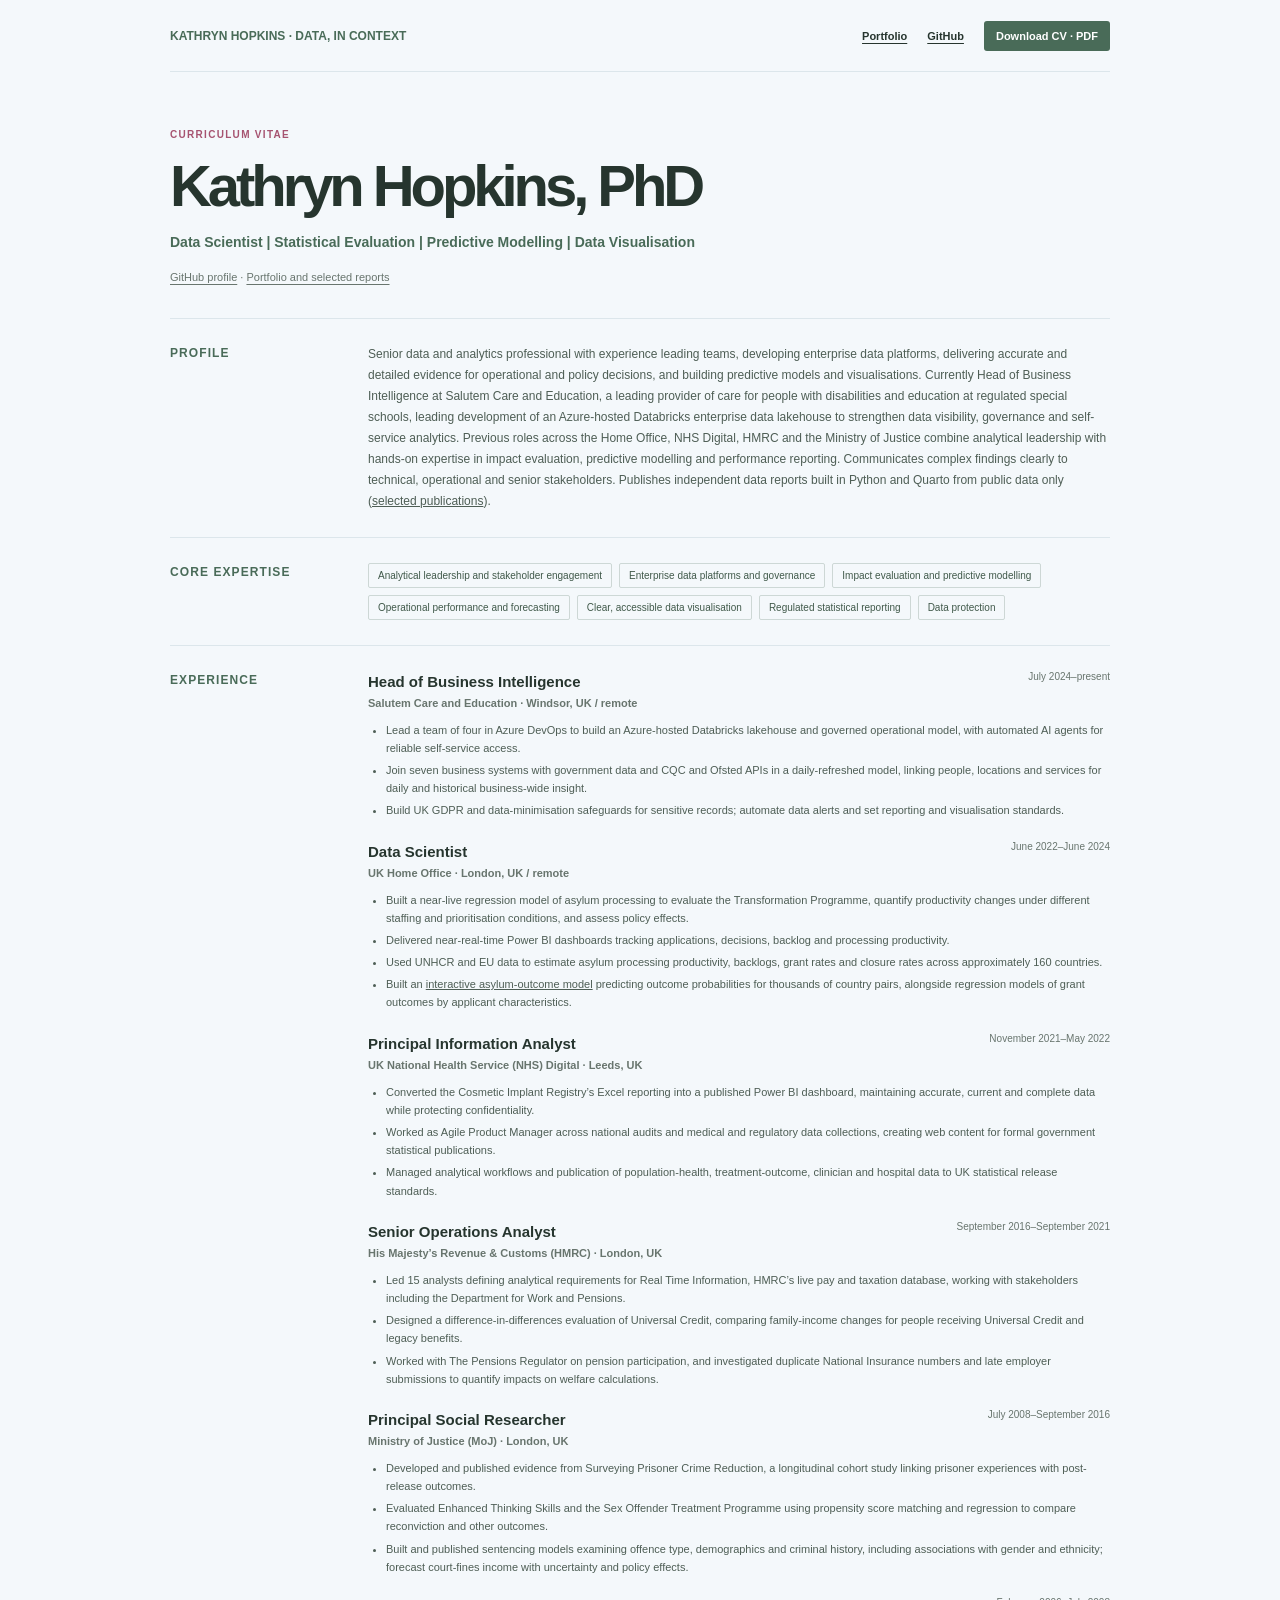
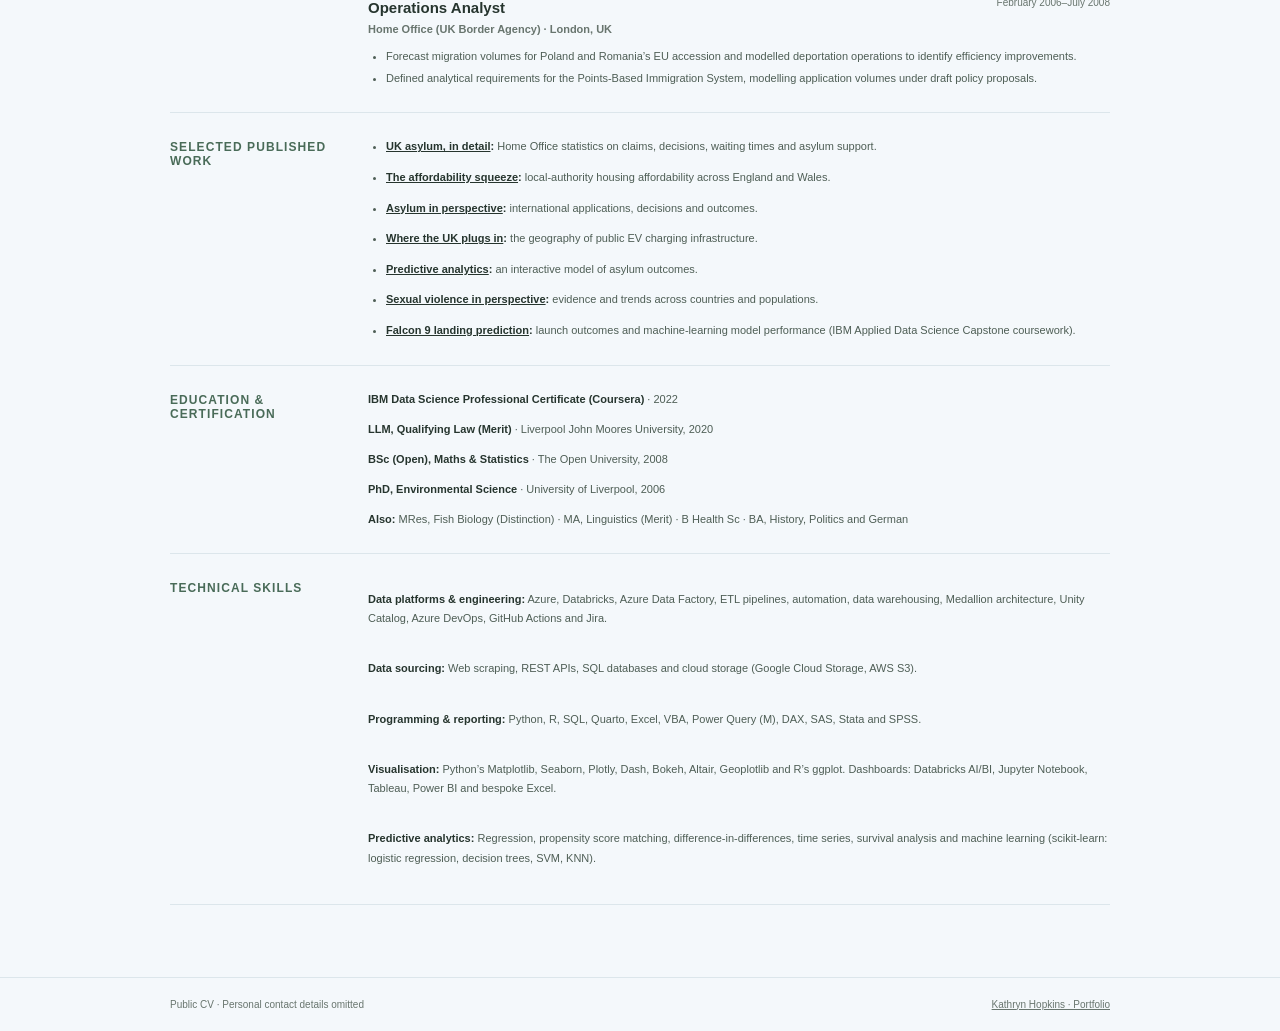
==== commit e5857200: "Add Data Visualisation to CV headline and keep PDF strapline on one line Co-authored-by: Junie <juni" ====
--- a/cv/index.html
+++ b/cv/index.html
@@ -163,7 +163,7 @@
     <header class="cv-intro">
       <p class="eyebrow">Curriculum vitae</p>
       <h1>Kathryn Hopkins, PhD</h1>
-      <p class="strapline">Data &amp; Analytics Leader · Data Scientist · Statistical Evaluation &amp; Predictive Modelling</p>
+      <p class="strapline">Data Scientist | Statistical Evaluation | Predictive Modelling | Data Visualisation</p>
       <p class="cv-contact"><a href="https://github.com/aloysius109">GitHub profile</a> · <a href="https://aloysius109.github.io/">Portfolio and selected reports</a></p>
       <!-- Application-only email is added by the local PDF builder. -->
     </header>
